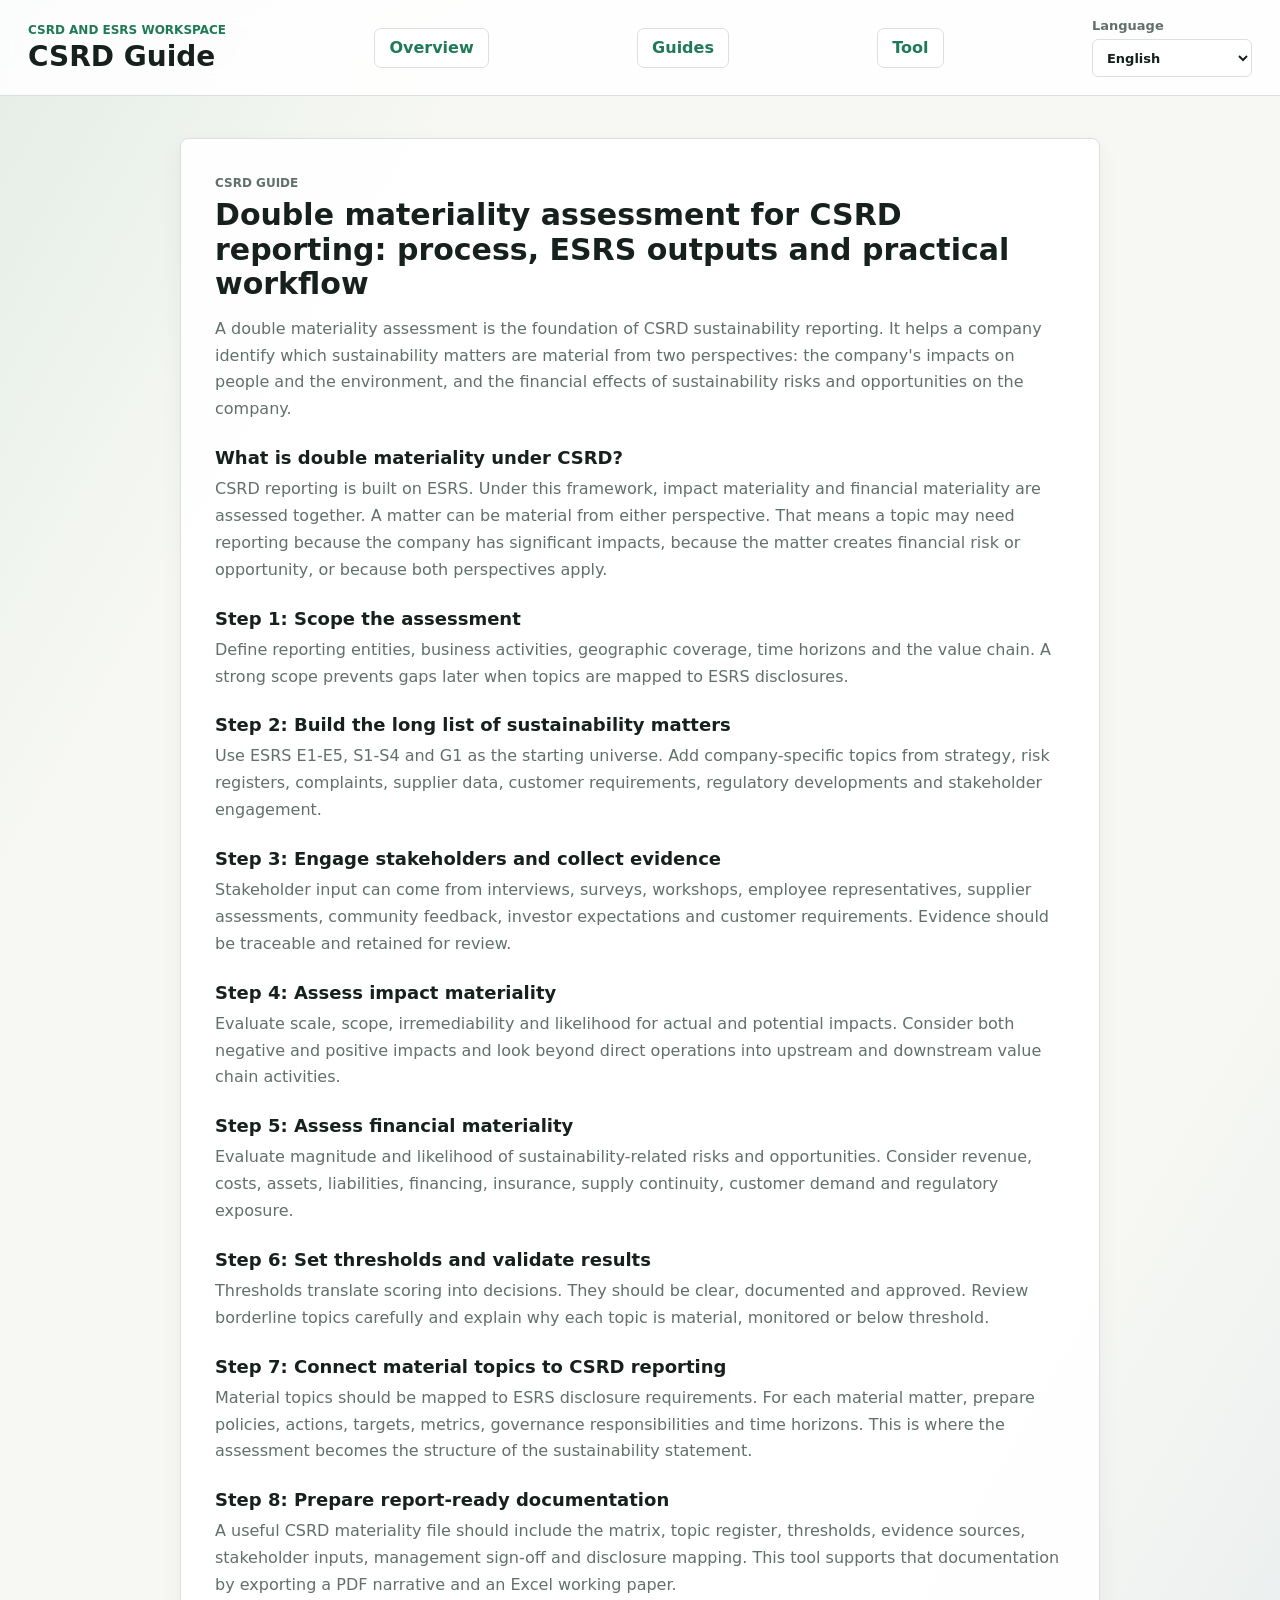
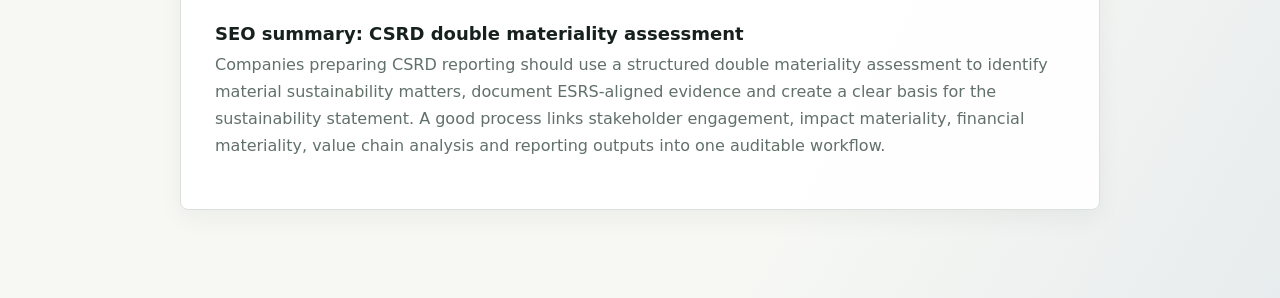
==== guide-csrd.html @ 713124b3 "Add files via upload" ====
<!doctype html>
<html lang="en">
  <head>
    <meta charset="utf-8">
    <meta name="viewport" content="width=device-width, initial-scale=1">
    <title>CSRD Double Materiality Assessment Guide</title>
    <meta name="description" content="SEO guide to the CSRD double materiality assessment process, ESRS materiality analysis and sustainability reporting outputs.">
    <link rel="stylesheet" href="styles.css">
  </head>
  <body>
    <header class="topbar">
      <div>
        <p class="eyebrow" data-i18n="eyebrow">CSRD and ESRS workspace</p>
        <h1 data-i18n="title">CSRD Guide</h1>
      </div>
      <a id="homeLink" class="home-link" href="index.html?lang=en" data-i18n="overview">Overview</a>
      <a id="guidesLink" class="home-link" href="guides.html?lang=en" data-i18n="guides">Guides</a>
      <a id="toolLink" class="home-link" href="tool.html?lang=en" data-i18n="tool">Tool</a>
      <label class="language-control">
        <span data-i18n="language">Language</span>
        <select id="articleLanguageSelect" aria-label="Language">
          <option value="en">English</option>
          <option value="de">Deutsch</option>
          <option value="fr">Francais</option>
          <option value="es">Espanol</option>
        </select>
      </label>
    </header>
    <main class="guide-shell">
      <article id="article" class="guide-article"></article>
    </main>
    <script>
      const translations = {
        en: {
          eyebrow: "CSRD and ESRS workspace", title: "CSRD Guide", overview: "Overview", guides: "Guides", tool: "Tool", language: "Language",
          article: `
            <p class="eyebrow">CSRD guide</p>
            <h2>Double materiality assessment for CSRD reporting: process, ESRS outputs and practical workflow</h2>
            <p>A double materiality assessment is the foundation of CSRD sustainability reporting. It helps a company identify which sustainability matters are material from two perspectives: the company's impacts on people and the environment, and the financial effects of sustainability risks and opportunities on the company.</p>
            <h3>What is double materiality under CSRD?</h3>
            <p>CSRD reporting is built on ESRS. Under this framework, impact materiality and financial materiality are assessed together. A matter can be material from either perspective. That means a topic may need reporting because the company has significant impacts, because the matter creates financial risk or opportunity, or because both perspectives apply.</p>
            <h3>Step 1: Scope the assessment</h3><p>Define reporting entities, business activities, geographic coverage, time horizons and the value chain. A strong scope prevents gaps later when topics are mapped to ESRS disclosures.</p>
            <h3>Step 2: Build the long list of sustainability matters</h3><p>Use ESRS E1-E5, S1-S4 and G1 as the starting universe. Add company-specific topics from strategy, risk registers, complaints, supplier data, customer requirements, regulatory developments and stakeholder engagement.</p>
            <h3>Step 3: Engage stakeholders and collect evidence</h3><p>Stakeholder input can come from interviews, surveys, workshops, employee representatives, supplier assessments, community feedback, investor expectations and customer requirements. Evidence should be traceable and retained for review.</p>
            <h3>Step 4: Assess impact materiality</h3><p>Evaluate scale, scope, irremediability and likelihood for actual and potential impacts. Consider both negative and positive impacts and look beyond direct operations into upstream and downstream value chain activities.</p>
            <h3>Step 5: Assess financial materiality</h3><p>Evaluate magnitude and likelihood of sustainability-related risks and opportunities. Consider revenue, costs, assets, liabilities, financing, insurance, supply continuity, customer demand and regulatory exposure.</p>
            <h3>Step 6: Set thresholds and validate results</h3><p>Thresholds translate scoring into decisions. They should be clear, documented and approved. Review borderline topics carefully and explain why each topic is material, monitored or below threshold.</p>
            <h3>Step 7: Connect material topics to CSRD reporting</h3><p>Material topics should be mapped to ESRS disclosure requirements. For each material matter, prepare policies, actions, targets, metrics, governance responsibilities and time horizons. This is where the assessment becomes the structure of the sustainability statement.</p>
            <h3>Step 8: Prepare report-ready documentation</h3><p>A useful CSRD materiality file should include the matrix, topic register, thresholds, evidence sources, stakeholder inputs, management sign-off and disclosure mapping. This tool supports that documentation by exporting a PDF narrative and an Excel working paper.</p>
            <h3>SEO summary: CSRD double materiality assessment</h3><p>Companies preparing CSRD reporting should use a structured double materiality assessment to identify material sustainability matters, document ESRS-aligned evidence and create a clear basis for the sustainability statement. A good process links stakeholder engagement, impact materiality, financial materiality, value chain analysis and reporting outputs into one auditable workflow.</p>`
        },
        de: {
          eyebrow: "CSRD- und ESRS-Arbeitsbereich", title: "CSRD Guide", overview: "Uebersicht", guides: "Guides", tool: "Tool", language: "Sprache",
          article: `
            <p class="eyebrow">CSRD Guide</p>
            <h2>Doppelte Wesentlichkeitsanalyse fuer CSRD-Reporting: Prozess, ESRS-Ergebnisse und praktische Umsetzung</h2>
            <p>Die doppelte Wesentlichkeitsanalyse ist die Grundlage der CSRD-Nachhaltigkeitsberichterstattung. Sie hilft Unternehmen zu bestimmen, welche Nachhaltigkeitsthemen aus zwei Perspektiven wesentlich sind: Auswirkungen des Unternehmens auf Menschen und Umwelt sowie finanzielle Effekte von Nachhaltigkeitsrisiken und -chancen auf das Unternehmen.</p>
            <h3>Was bedeutet doppelte Wesentlichkeit nach CSRD?</h3><p>CSRD-Reporting basiert auf den ESRS. Impact-Wesentlichkeit und finanzielle Wesentlichkeit werden gemeinsam betrachtet. Ein Thema kann bereits aus einer Perspektive wesentlich sein.</p>
            <h3>Schritt 1: Scope der Analyse festlegen</h3><p>Definiere Berichtseinheiten, Geschaeftsaktivitaeten, geografische Abdeckung, Zeithorizonte und Wertschoepfungskette.</p>
            <h3>Schritt 2: Longlist der Nachhaltigkeitsthemen erstellen</h3><p>Nutze ESRS E1-E5, S1-S4 und G1 als Ausgangsuniversum und ergaenze unternehmensspezifische Themen aus Strategie, Risiko, Beschwerden, Lieferantendaten und Stakeholder-Dialogen.</p>
            <h3>Schritt 3: Stakeholder einbinden und Evidenz sammeln</h3><p>Stakeholder-Input kann aus Interviews, Umfragen, Workshops, Arbeitnehmervertretungen, Lieferantenbewertungen, Community-Feedback, Investorenerwartungen und Kundenanforderungen kommen.</p>
            <h3>Schritt 4: Impact-Wesentlichkeit bewerten</h3><p>Bewerte Ausmass, Umfang, Unumkehrbarkeit und Wahrscheinlichkeit tatsaechlicher und potenzieller Auswirkungen entlang der Wertschoepfungskette.</p>
            <h3>Schritt 5: Finanzielle Wesentlichkeit bewerten</h3><p>Bewerte Hoehe und Wahrscheinlichkeit nachhaltigkeitsbezogener Risiken und Chancen fuer Umsatz, Kosten, Vermoegen, Finanzierung, Nachfrage und regulatorische Exposition.</p>
            <h3>Schritt 6: Schwellenwerte setzen und Ergebnisse validieren</h3><p>Schwellenwerte uebersetzen Bewertungen in Entscheidungen. Grenzfaelle sollten bewusst geprueft und begruendet werden.</p>
            <h3>Schritt 7: Wesentliche Themen mit CSRD-Reporting verbinden</h3><p>Wesentliche Themen werden ESRS-Angabepflichten, Policies, Massnahmen, Zielen, Kennzahlen und Governance-Verantwortlichkeiten zugeordnet.</p>
            <h3>Schritt 8: Berichtsfertige Dokumentation erstellen</h3><p>Eine gute CSRD-Wesentlichkeitsakte enthaelt Matrix, Themenregister, Schwellenwerte, Evidenzquellen, Stakeholder-Input, Managementfreigabe und Disclosure-Mapping.</p>
            <h3>SEO-Zusammenfassung: Doppelte Wesentlichkeitsanalyse nach CSRD</h3><p>Unternehmen sollten eine strukturierte doppelte Wesentlichkeitsanalyse nutzen, um wesentliche Nachhaltigkeitsthemen zu identifizieren, ESRS-konforme Evidenz zu dokumentieren und eine belastbare Grundlage fuer die Nachhaltigkeitserklaerung zu schaffen.</p>`
        },
        fr: {
          eyebrow: "Espace CSRD et ESRS", title: "Guide CSRD", overview: "Apercu", guides: "Guides", tool: "Outil", language: "Langue",
          article: `<p class="eyebrow">Guide CSRD</p><h2>Evaluation de double materialite pour le reporting CSRD: processus et livrables ESRS</h2><p>Une evaluation de double materialite identifie les questions de durabilite importantes du point de vue des impacts et du point de vue financier. Elle constitue la base de la declaration de durabilite CSRD.</p><h3>Processus recommande</h3><p>Definir le perimetre, etablir la liste longue des sujets ESRS, engager les parties prenantes, collecter les preuves, evaluer la materialite d'impact et financiere, valider les seuils et mapper les sujets materiels aux exigences ESRS.</p><h3>Reporting</h3><p>Les sujets materiels doivent etre relies aux politiques, actions, objectifs, indicateurs, responsabilites de gouvernance et horizons temporels. Le resultat doit etre documente de facon tracable pour la revue et l'assurance.</p><h3>Resume SEO</h3><p>Une evaluation de double materialite CSRD bien structuree relie engagement des parties prenantes, analyse de la chaine de valeur, materialite d'impact, materialite financiere et reporting ESRS dans un processus auditable.</p>`
        },
        es: {
          eyebrow: "Espacio CSRD y ESRS", title: "Guia CSRD", overview: "Resumen", guides: "Guias", tool: "Herramienta", language: "Idioma",
          article: `<p class="eyebrow">Guia CSRD</p><h2>Evaluacion de doble materialidad para reporting CSRD: proceso y resultados ESRS</h2><p>Una evaluacion de doble materialidad identifica asuntos de sostenibilidad relevantes desde la perspectiva de impactos y desde la perspectiva financiera. Es la base de la declaracion de sostenibilidad CSRD.</p><h3>Proceso recomendado</h3><p>Define alcance, crea una lista larga de temas ESRS, involucra grupos de interes, recopila evidencias, evalua materialidad de impacto y financiera, valida umbrales y mapea temas materiales a requisitos ESRS.</p><h3>Reporting</h3><p>Los temas materiales deben conectarse con politicas, acciones, objetivos, metricas, responsabilidades de gobierno y horizontes temporales. El resultado debe documentarse de forma trazable para revision y aseguramiento.</p><h3>Resumen SEO</h3><p>Una evaluacion de doble materialidad CSRD bien estructurada conecta grupos de interes, cadena de valor, materialidad de impacto, materialidad financiera y reporting ESRS en un proceso auditable.</p>`
        }
      };
      const selector = document.querySelector("#articleLanguageSelect");
      const article = document.querySelector("#article");
      const links = { home: document.querySelector("#homeLink"), guides: document.querySelector("#guidesLink"), tool: document.querySelector("#toolLink") };
      function setLanguage(language) {
        const active = translations[language] ? language : "en";
        const t = translations[active];
        document.documentElement.lang = active;
        document.title = `${t.title} | CSRD`;
        document.querySelectorAll("[data-i18n]").forEach(element => element.textContent = t[element.dataset.i18n]);
        article.innerHTML = t.article;
        selector.value = active;
        links.home.href = `index.html?lang=${active}`;
        links.guides.href = `guides.html?lang=${active}`;
        links.tool.href = `tool.html?lang=${active}`;
      }
      selector.addEventListener("change", event => setLanguage(event.target.value));
      setLanguage(new URLSearchParams(location.search).get("lang") || "en");
    </script>
  </body>
</html>
---- styles.css ----
:root {
  color-scheme: light;
  --ink: #16201d;
  --muted: #62706a;
  --line: #d9e0dd;
  --paper: #f7f8f4;
  --surface: #ffffff;
  --surface-2: #edf3f0;
  --green: #1f7a56;
  --teal: #16807a;
  --amber: #b46918;
  --red: #b33d2e;
  --blue: #2e5f9e;
  --shadow: 0 18px 45px rgba(22, 32, 29, 0.12);
}

* {
  box-sizing: border-box;
}

body {
  margin: 0;
  min-height: 100vh;
  color: var(--ink);
  background:
    linear-gradient(120deg, rgba(31, 122, 86, 0.09), transparent 28rem),
    linear-gradient(300deg, rgba(46, 95, 158, 0.08), transparent 30rem),
    var(--paper);
  font-family: Inter, ui-sans-serif, system-ui, -apple-system, BlinkMacSystemFont, "Segoe UI", sans-serif;
}

button,
input,
select,
textarea {
  font: inherit;
}

button {
  border: 0;
  border-radius: 7px;
  background: var(--green);
  color: #fff;
  min-height: 40px;
  padding: 0 14px;
  cursor: pointer;
  font-weight: 700;
}

button:hover {
  filter: brightness(0.95);
}

button.ghost,
.tab {
  background: #fff;
  color: var(--ink);
  border: 1px solid var(--line);
}

.topbar {
  min-height: 84px;
  padding: 18px 28px;
  display: flex;
  align-items: center;
  justify-content: space-between;
  gap: 20px;
  border-bottom: 1px solid var(--line);
  background: rgba(255, 255, 255, 0.85);
  backdrop-filter: blur(16px);
  position: sticky;
  top: 0;
  z-index: 5;
}

h1,
h2,
h3,
p {
  margin-top: 0;
}

h1 {
  font-size: 28px;
  line-height: 1.1;
  margin-bottom: 0;
}

h2 {
  font-size: 18px;
  line-height: 1.2;
  margin-bottom: 14px;
}

h3 {
  font-size: 15px;
}

.eyebrow {
  color: var(--green);
  text-transform: uppercase;
  font-size: 12px;
  font-weight: 800;
  letter-spacing: 0;
  margin-bottom: 5px;
}

.top-actions {
  display: flex;
  gap: 8px;
  flex-wrap: wrap;
  justify-content: flex-end;
}

.language-control {
  min-width: 160px;
  margin: 0;
}

.home-link {
  color: var(--green);
  font-weight: 800;
  text-decoration: none;
  border: 1px solid var(--line);
  border-radius: 7px;
  background: #fff;
  min-height: 40px;
  display: inline-flex;
  align-items: center;
  padding: 0 14px;
}

.home-shell {
  width: min(1120px, calc(100% - 32px));
  margin: 0 auto;
  padding: 52px 0;
}

.home-hero {
  padding: 46px;
  background: rgba(255, 255, 255, 0.92);
  border: 1px solid var(--line);
  border-radius: 8px;
  box-shadow: var(--shadow);
}

.home-hero h2 {
  max-width: 760px;
  font-size: 44px;
  line-height: 1.05;
  margin-bottom: 18px;
}

.home-hero p:not(.eyebrow) {
  max-width: 780px;
  color: var(--muted);
  font-size: 17px;
  line-height: 1.6;
}

.primary-link {
  display: inline-flex;
  align-items: center;
  justify-content: center;
  min-height: 44px;
  margin-top: 10px;
  padding: 0 18px;
  border-radius: 7px;
  background: var(--green);
  color: #fff;
  font-weight: 800;
  text-decoration: none;
}

.secondary-link {
  display: inline-flex;
  align-items: center;
  justify-content: center;
  min-height: 44px;
  margin: 10px 0 0 8px;
  padding: 0 18px;
  border-radius: 7px;
  background: #fff;
  border: 1px solid var(--line);
  color: var(--ink);
  font-weight: 800;
  text-decoration: none;
}

.home-grid {
  display: grid;
  grid-template-columns: repeat(3, minmax(0, 1fr));
  gap: 14px;
  margin-top: 18px;
}

.home-guides {
  margin-top: 18px;
  padding: 22px;
  background: rgba(255, 255, 255, 0.74);
  border: 1px solid var(--line);
  border-radius: 8px;
}

.guide-shell {
  width: min(920px, calc(100% - 32px));
  margin: 0 auto;
  padding: 42px 0 70px;
}

.guide-hero,
.guide-article {
  background: rgba(255, 255, 255, 0.94);
  border: 1px solid var(--line);
  border-radius: 8px;
  box-shadow: 0 8px 24px rgba(22, 32, 29, 0.05);
}

.guide-hero {
  padding: 34px;
  margin-bottom: 16px;
}

.guide-hero h2 {
  max-width: 780px;
  font-size: 36px;
}

.guide-hero p:not(.eyebrow) {
  max-width: 760px;
  color: var(--muted);
  line-height: 1.6;
}

.guide-nav {
  display: flex;
  gap: 10px;
  flex-wrap: wrap;
  margin-bottom: 16px;
}

.guide-nav a {
  display: inline-flex;
  min-height: 40px;
  align-items: center;
  padding: 0 14px;
  border: 1px solid var(--line);
  border-radius: 7px;
  background: #fff;
  color: var(--green);
  font-weight: 800;
  text-decoration: none;
}

.guide-article {
  padding: 34px;
  margin-bottom: 18px;
}

.guide-article h2 {
  font-size: 30px;
  line-height: 1.15;
}

.guide-article h3 {
  margin: 24px 0 8px;
  font-size: 18px;
}

.guide-article p {
  color: var(--muted);
  line-height: 1.68;
}

.guide-card-grid {
  display: grid;
  grid-template-columns: repeat(2, minmax(0, 1fr));
  gap: 14px;
}

.guide-card {
  padding: 24px;
  background: #fff;
  border: 1px solid var(--line);
  border-radius: 8px;
  box-shadow: 0 8px 24px rgba(22, 32, 29, 0.05);
}

.guide-card h2,
.guide-card h3 {
  margin-bottom: 10px;
}

.guide-card p:not(.eyebrow) {
  color: var(--muted);
  line-height: 1.55;
}

.guide-card-grid.compact .primary-link {
  margin-top: 0;
}

.app-shell {
  display: grid;
  grid-template-columns: minmax(270px, 330px) minmax(0, 1fr);
  min-height: calc(100vh - 84px);
}

.sidebar {
  padding: 20px;
  border-right: 1px solid var(--line);
}

.panel,
.matrix-panel,
.summary-panel,
.method-block,
.topic-card {
  background: rgba(255, 255, 255, 0.92);
  border: 1px solid var(--line);
  border-radius: 8px;
  box-shadow: 0 8px 24px rgba(22, 32, 29, 0.05);
}

.panel {
  padding: 18px;
  margin-bottom: 14px;
}

.note {
  background: #fffaf0;
  border-color: #ead9b4;
}

.note p,
.note li {
  color: #5d4930;
}

label {
  display: grid;
  gap: 6px;
  color: var(--muted);
  font-size: 13px;
  font-weight: 700;
  margin-bottom: 12px;
}

input,
select,
textarea {
  width: 100%;
  border: 1px solid var(--line);
  border-radius: 6px;
  background: #fff;
  color: var(--ink);
  min-height: 38px;
  padding: 8px 10px;
}

textarea {
  resize: vertical;
}

input[type="range"] {
  accent-color: var(--green);
  padding: 0;
}

.checkline {
  display: flex;
  align-items: center;
  gap: 8px;
  color: var(--ink);
}

.checkline input {
  width: 18px;
  min-height: 18px;
}

.workspace {
  padding: 20px;
  min-width: 0;
}

.tabs {
  display: flex;
  gap: 8px;
  margin-bottom: 16px;
}

.tab {
  min-width: 90px;
}

.tab.active {
  background: var(--ink);
  border-color: var(--ink);
  color: #fff;
}

.view {
  display: none;
}

.view.active {
  display: block;
}

.matrix-layout {
  display: grid;
  grid-template-columns: minmax(0, 1fr) minmax(270px, 330px);
  gap: 16px;
}

.matrix-panel,
.summary-panel,
.method-block {
  padding: 18px;
}

.section-heading {
  display: flex;
  justify-content: space-between;
  align-items: flex-start;
  gap: 14px;
  margin-bottom: 14px;
}

.legend {
  display: flex;
  gap: 12px;
  flex-wrap: wrap;
  color: var(--muted);
  font-size: 13px;
  font-weight: 700;
}

.dot {
  display: inline-block;
  width: 10px;
  height: 10px;
  border-radius: 50%;
  margin-right: 5px;
}

.dot.material {
  background: var(--green);
}

.dot.monitor {
  background: var(--amber);
}

.dot.optional {
  background: var(--blue);
}

canvas {
  display: block;
  width: 100%;
  max-width: 100%;
  aspect-ratio: 1120 / 760;
  border: 1px solid var(--line);
  border-radius: 8px;
  background: #fff;
}

.stats {
  display: grid;
  grid-template-columns: repeat(3, 1fr);
  gap: 8px;
  margin: 0 0 18px;
}

.stats div {
  padding: 12px;
  border-radius: 7px;
  background: var(--surface-2);
}

.stats dt {
  color: var(--muted);
  font-size: 12px;
  font-weight: 800;
}

.stats dd {
  margin: 4px 0 0;
  font-size: 24px;
  font-weight: 800;
}

.material-list {
  padding-left: 20px;
  color: var(--muted);
}

.material-list li {
  margin-bottom: 10px;
}

.table-tools {
  margin-bottom: 16px;
}

.topic-grid {
  display: grid;
  grid-template-columns: repeat(2, minmax(0, 1fr));
  gap: 14px;
}

.topic-card {
  padding: 16px;
}

.topic-head {
  display: grid;
  grid-template-columns: 1fr 38px;
  gap: 10px;
  margin-bottom: 12px;
}

.topic-head > div {
  display: grid;
  grid-template-columns: 92px minmax(0, 1fr);
  gap: 8px;
}

.topic-head input {
  font-weight: 800;
}

.icon-button {
  min-height: 38px;
  padding: 0;
  background: #f4e9e7;
  color: var(--red);
  border: 1px solid #efcbc5;
  font-size: 22px;
}

.field-grid,
.score-grid {
  display: grid;
  grid-template-columns: repeat(2, minmax(0, 1fr));
  gap: 10px;
}

fieldset {
  border: 1px solid var(--line);
  border-radius: 8px;
  padding: 12px;
  margin: 0 0 12px;
}

legend {
  color: var(--green);
  font-weight: 800;
  font-size: 13px;
  padding: 0 6px;
}

.score-grid label {
  grid-template-columns: 118px 1fr;
  align-items: center;
  margin-bottom: 7px;
}

.card-footer {
  display: flex;
  align-items: center;
  justify-content: space-between;
  gap: 8px;
}

.scoreBadge,
.materialityBadge {
  border-radius: 999px;
  padding: 7px 10px;
  background: var(--surface-2);
  font-size: 12px;
}

.materialityBadge.material {
  background: #dff2e6;
  color: #155c40;
}

.materialityBadge.monitor {
  background: #fff0d8;
  color: #7a430d;
}

.materialityBadge.optional {
  background: #e7effa;
  color: #234c82;
}

.method-grid {
  display: grid;
  grid-template-columns: repeat(3, minmax(0, 1fr));
  gap: 14px;
}

.method-block li,
.method-block p {
  color: var(--muted);
  line-height: 1.55;
}

@media (max-width: 1120px) {
  .app-shell,
  .matrix-layout,
  .method-grid,
  .home-grid,
  .guide-card-grid {
    grid-template-columns: 1fr;
  }

  .sidebar {
    border-right: 0;
    border-bottom: 1px solid var(--line);
  }

  .topic-grid {
    grid-template-columns: 1fr;
  }
}

@media (max-width: 720px) {
  .topbar {
    position: static;
    align-items: flex-start;
    flex-direction: column;
    padding: 16px;
  }

  .workspace,
  .sidebar {
    padding: 14px;
  }

  .field-grid,
  .score-grid,
  .topic-head > div {
    grid-template-columns: 1fr;
  }

  .section-heading,
  .card-footer {
    align-items: stretch;
    flex-direction: column;
  }

  .home-hero {
    padding: 26px;
  }

  .home-hero h2 {
    font-size: 30px;
  }

  .score-grid label {
    grid-template-columns: 1fr;
  }
}

@media print {
  .top-actions,
  .tabs,
  .sidebar,
  .table-tools,
  .remove {
    display: none !important;
  }

  .app-shell,
  .matrix-layout {
    display: block;
  }

  .workspace {
    padding: 0;
  }

  .view {
    display: block;
    break-after: page;
  }
}
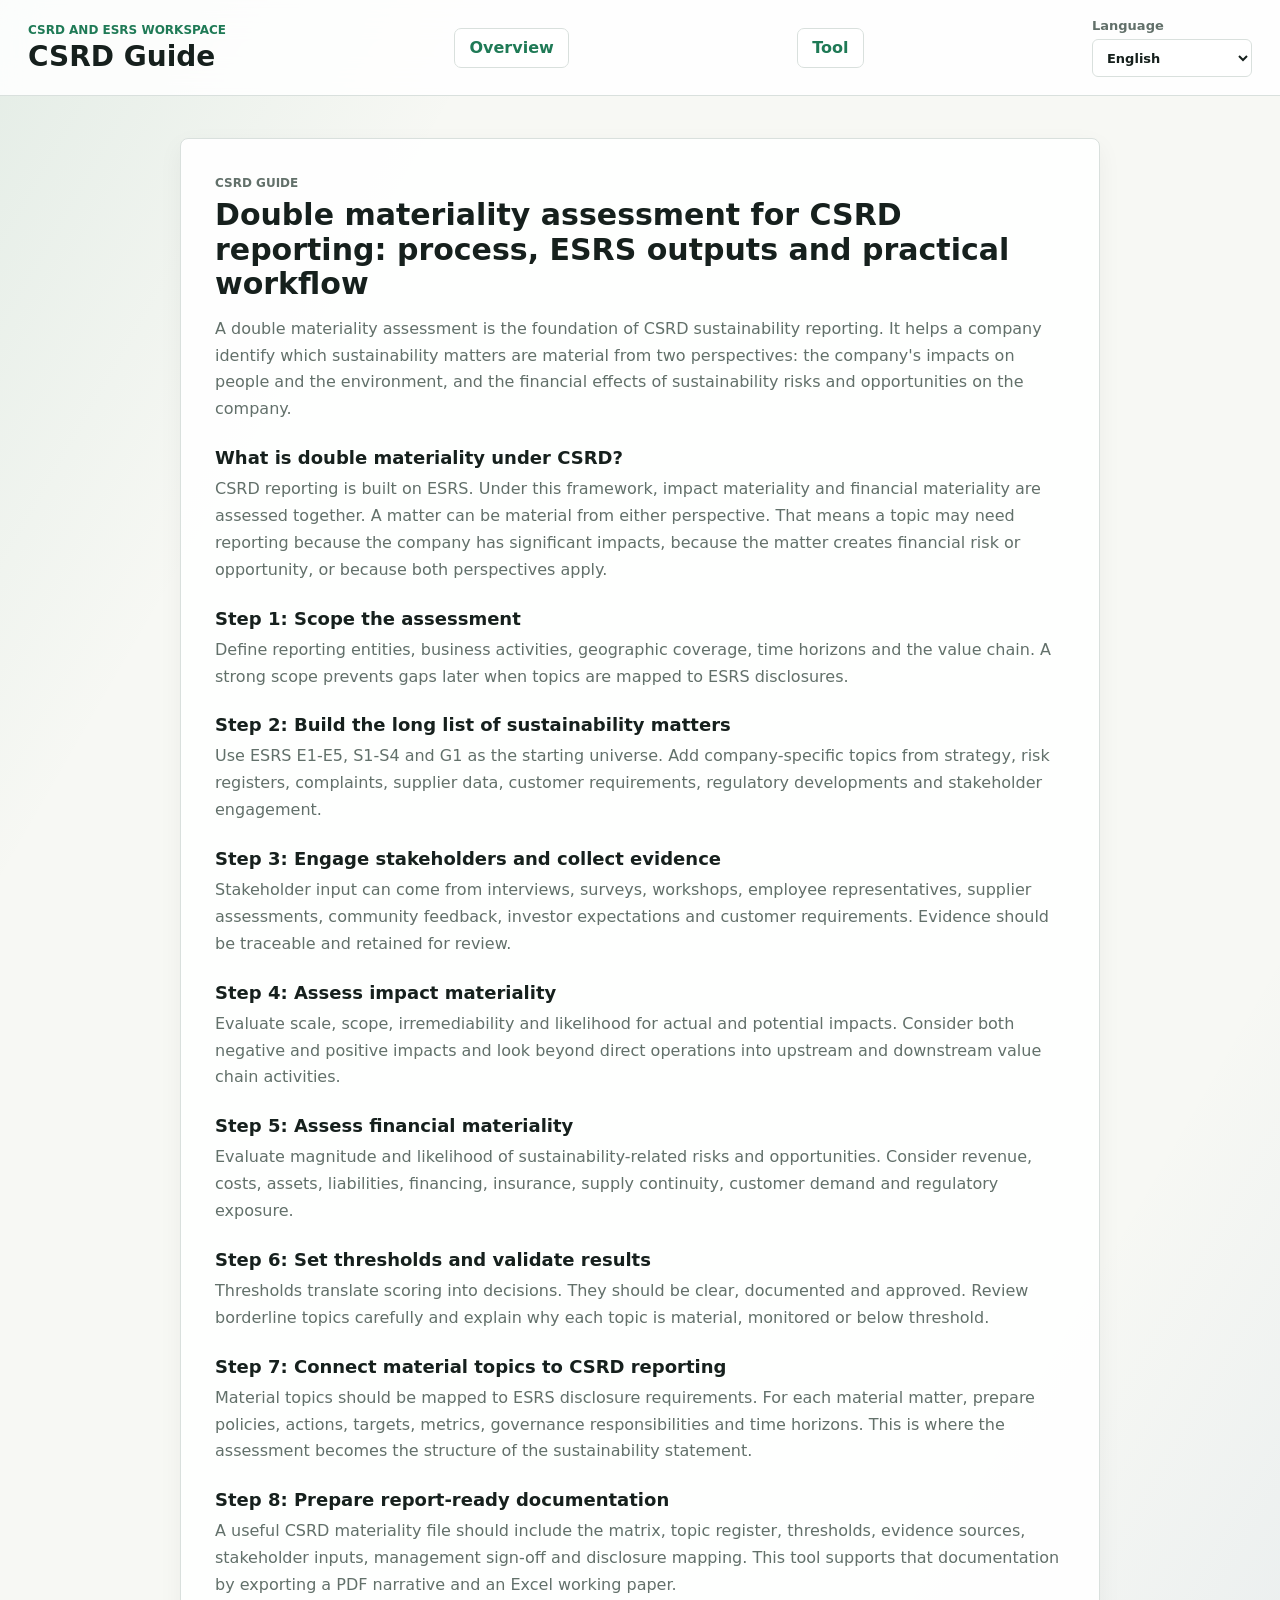
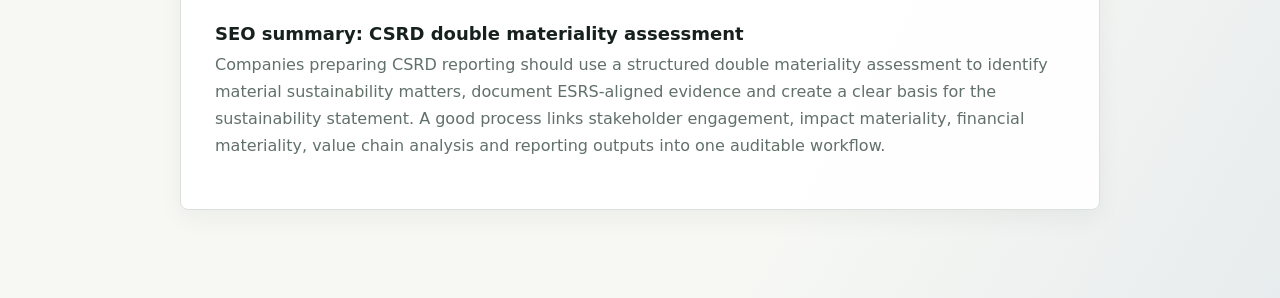
==== commit 942ae04e: "Add files via upload" ====
--- a/guide-csrd.html
+++ b/guide-csrd.html
@@ -14,7 +14,6 @@
         <h1 data-i18n="title">CSRD Guide</h1>
       </div>
       <a id="homeLink" class="home-link" href="index.html?lang=en" data-i18n="overview">Overview</a>
-      <a id="guidesLink" class="home-link" href="guides.html?lang=en" data-i18n="guides">Guides</a>
       <a id="toolLink" class="home-link" href="tool.html?lang=en" data-i18n="tool">Tool</a>
       <label class="language-control">
         <span data-i18n="language">Language</span>
@@ -32,7 +31,7 @@
     <script>
       const translations = {
         en: {
-          eyebrow: "CSRD and ESRS workspace", title: "CSRD Guide", overview: "Overview", guides: "Guides", tool: "Tool", language: "Language",
+          eyebrow: "CSRD and ESRS workspace", title: "CSRD Guide", overview: "Overview", tool: "Tool", language: "Language",
           article: `
             <p class="eyebrow">CSRD guide</p>
             <h2>Double materiality assessment for CSRD reporting: process, ESRS outputs and practical workflow</h2>
@@ -50,7 +49,7 @@
             <h3>SEO summary: CSRD double materiality assessment</h3><p>Companies preparing CSRD reporting should use a structured double materiality assessment to identify material sustainability matters, document ESRS-aligned evidence and create a clear basis for the sustainability statement. A good process links stakeholder engagement, impact materiality, financial materiality, value chain analysis and reporting outputs into one auditable workflow.</p>`
         },
         de: {
-          eyebrow: "CSRD- und ESRS-Arbeitsbereich", title: "CSRD Guide", overview: "Uebersicht", guides: "Guides", tool: "Tool", language: "Sprache",
+          eyebrow: "CSRD- und ESRS-Arbeitsbereich", title: "CSRD Guide", overview: "Uebersicht", tool: "Tool", language: "Sprache",
           article: `
             <p class="eyebrow">CSRD Guide</p>
             <h2>Doppelte Wesentlichkeitsanalyse fuer CSRD-Reporting: Prozess, ESRS-Ergebnisse und praktische Umsetzung</h2>
@@ -67,17 +66,17 @@
             <h3>SEO-Zusammenfassung: Doppelte Wesentlichkeitsanalyse nach CSRD</h3><p>Unternehmen sollten eine strukturierte doppelte Wesentlichkeitsanalyse nutzen, um wesentliche Nachhaltigkeitsthemen zu identifizieren, ESRS-konforme Evidenz zu dokumentieren und eine belastbare Grundlage fuer die Nachhaltigkeitserklaerung zu schaffen.</p>`
         },
         fr: {
-          eyebrow: "Espace CSRD et ESRS", title: "Guide CSRD", overview: "Apercu", guides: "Guides", tool: "Outil", language: "Langue",
+          eyebrow: "Espace CSRD et ESRS", title: "Guide CSRD", overview: "Apercu", tool: "Outil", language: "Langue",
           article: `<p class="eyebrow">Guide CSRD</p><h2>Evaluation de double materialite pour le reporting CSRD: processus et livrables ESRS</h2><p>Une evaluation de double materialite identifie les questions de durabilite importantes du point de vue des impacts et du point de vue financier. Elle constitue la base de la declaration de durabilite CSRD.</p><h3>Processus recommande</h3><p>Definir le perimetre, etablir la liste longue des sujets ESRS, engager les parties prenantes, collecter les preuves, evaluer la materialite d'impact et financiere, valider les seuils et mapper les sujets materiels aux exigences ESRS.</p><h3>Reporting</h3><p>Les sujets materiels doivent etre relies aux politiques, actions, objectifs, indicateurs, responsabilites de gouvernance et horizons temporels. Le resultat doit etre documente de facon tracable pour la revue et l'assurance.</p><h3>Resume SEO</h3><p>Une evaluation de double materialite CSRD bien structuree relie engagement des parties prenantes, analyse de la chaine de valeur, materialite d'impact, materialite financiere et reporting ESRS dans un processus auditable.</p>`
         },
         es: {
-          eyebrow: "Espacio CSRD y ESRS", title: "Guia CSRD", overview: "Resumen", guides: "Guias", tool: "Herramienta", language: "Idioma",
+          eyebrow: "Espacio CSRD y ESRS", title: "Guia CSRD", overview: "Resumen", tool: "Herramienta", language: "Idioma",
           article: `<p class="eyebrow">Guia CSRD</p><h2>Evaluacion de doble materialidad para reporting CSRD: proceso y resultados ESRS</h2><p>Una evaluacion de doble materialidad identifica asuntos de sostenibilidad relevantes desde la perspectiva de impactos y desde la perspectiva financiera. Es la base de la declaracion de sostenibilidad CSRD.</p><h3>Proceso recomendado</h3><p>Define alcance, crea una lista larga de temas ESRS, involucra grupos de interes, recopila evidencias, evalua materialidad de impacto y financiera, valida umbrales y mapea temas materiales a requisitos ESRS.</p><h3>Reporting</h3><p>Los temas materiales deben conectarse con politicas, acciones, objetivos, metricas, responsabilidades de gobierno y horizontes temporales. El resultado debe documentarse de forma trazable para revision y aseguramiento.</p><h3>Resumen SEO</h3><p>Una evaluacion de doble materialidad CSRD bien estructurada conecta grupos de interes, cadena de valor, materialidad de impacto, materialidad financiera y reporting ESRS en un proceso auditable.</p>`
         }
       };
       const selector = document.querySelector("#articleLanguageSelect");
       const article = document.querySelector("#article");
-      const links = { home: document.querySelector("#homeLink"), guides: document.querySelector("#guidesLink"), tool: document.querySelector("#toolLink") };
+      const links = { home: document.querySelector("#homeLink"), tool: document.querySelector("#toolLink") };
       function setLanguage(language) {
         const active = translations[language] ? language : "en";
         const t = translations[active];
@@ -87,7 +86,6 @@
         article.innerHTML = t.article;
         selector.value = active;
         links.home.href = `index.html?lang=${active}`;
-        links.guides.href = `guides.html?lang=${active}`;
         links.tool.href = `tool.html?lang=${active}`;
       }
       selector.addEventListener("change", event => setLanguage(event.target.value));
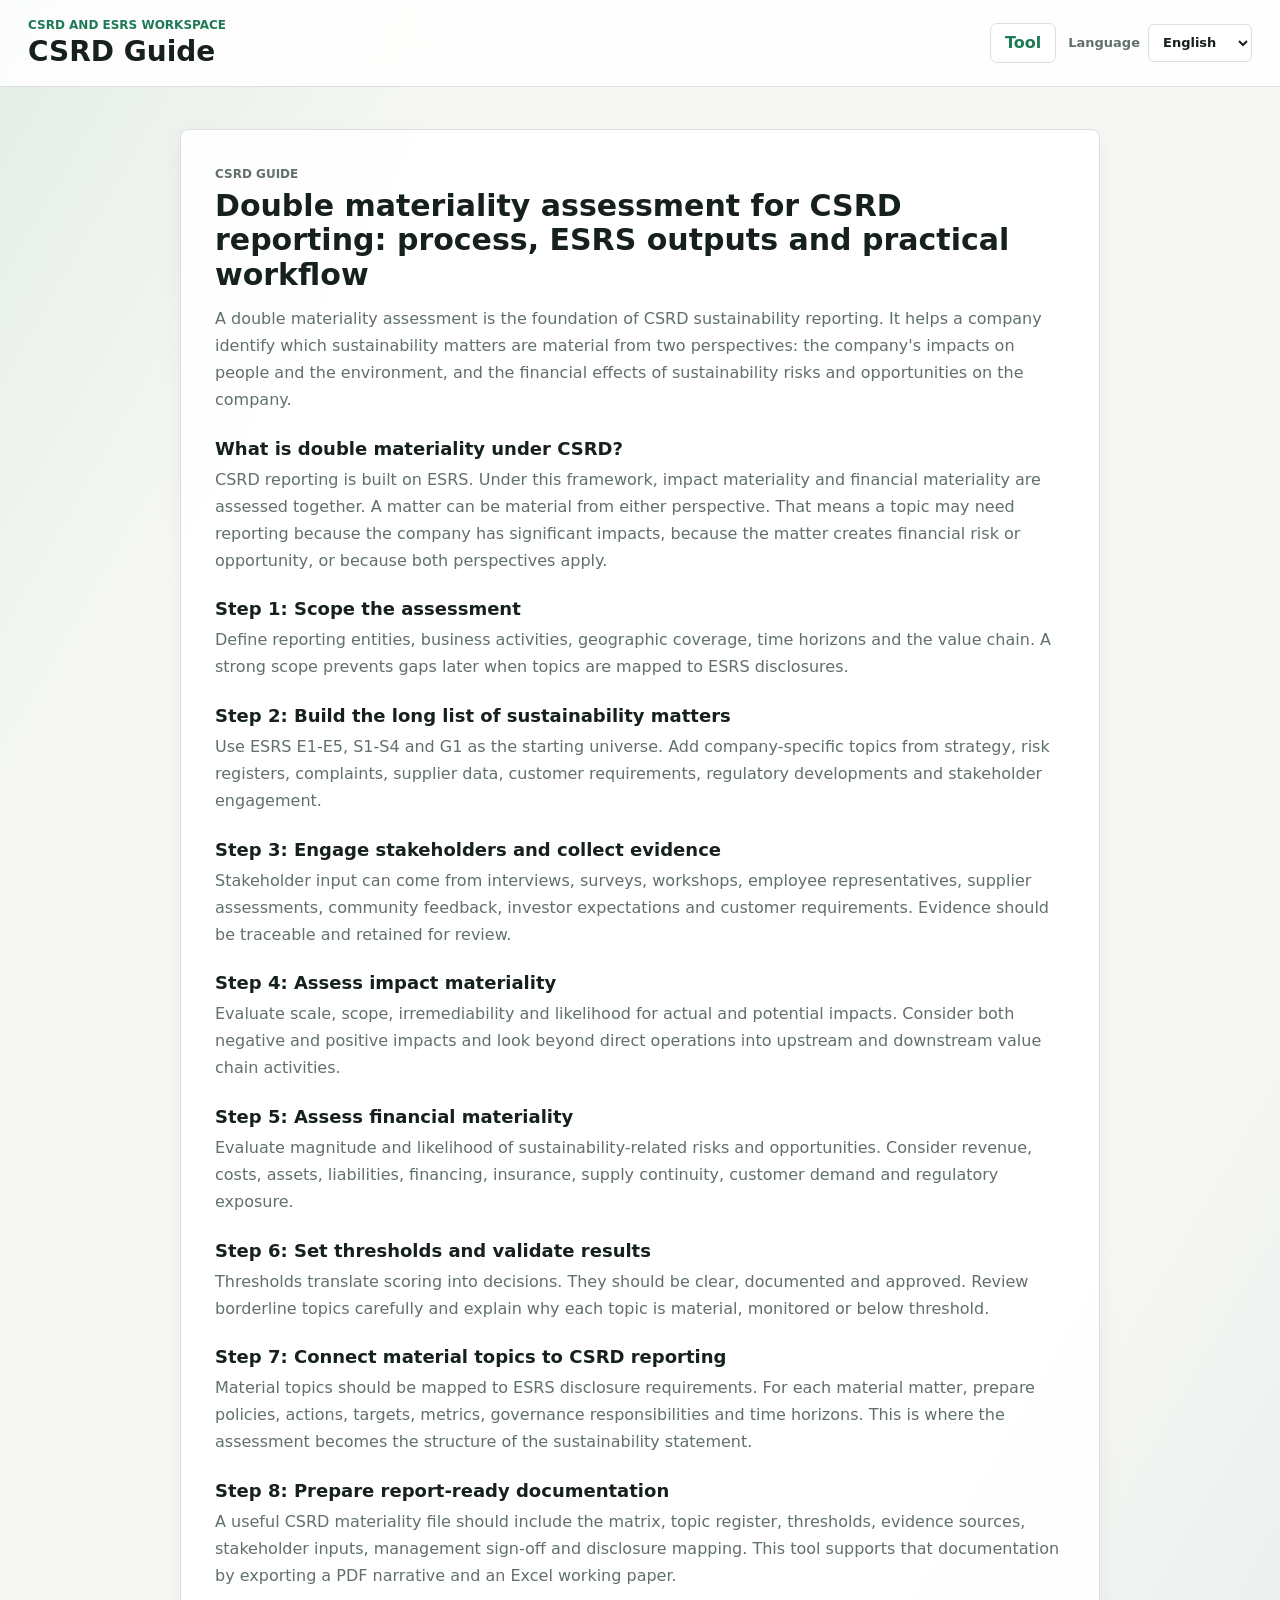
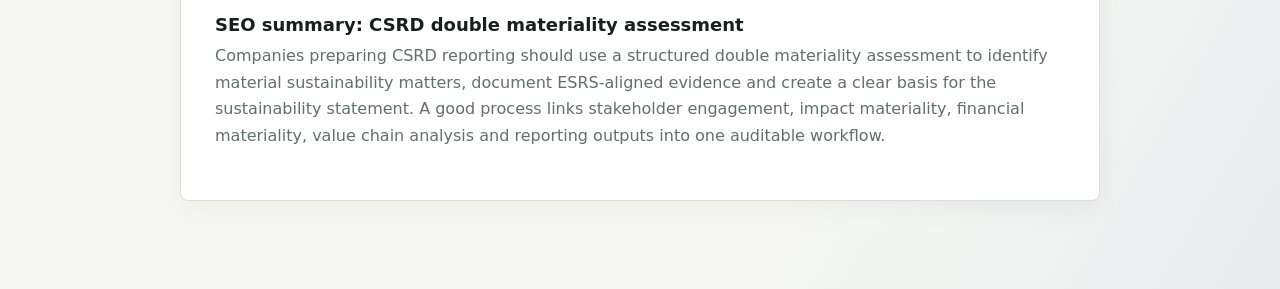
==== commit c962502f: "Add files via upload" ====
--- a/guide-csrd.html
+++ b/guide-csrd.html
@@ -9,21 +9,24 @@
   </head>
   <body>
     <header class="topbar">
-      <div>
+      <a id="brandHomeLink" class="topbar-brand" href="index.html?lang=en" aria-label="Overview">
         <p class="eyebrow" data-i18n="eyebrow">CSRD and ESRS workspace</p>
         <h1 data-i18n="title">CSRD Guide</h1>
+      </a>
+      <div class="topbar-controls">
+        <div class="topbar-nav">
+          <a id="toolLink" class="home-link" href="tool.html?lang=en" data-i18n="tool">Tool</a>
+          <label class="language-control">
+            <span data-i18n="language">Language</span>
+            <select id="articleLanguageSelect" aria-label="Language">
+              <option value="en">English</option>
+              <option value="de">Deutsch</option>
+              <option value="fr">Francais</option>
+              <option value="es">Espanol</option>
+            </select>
+          </label>
+        </div>
       </div>
-      <a id="homeLink" class="home-link" href="index.html?lang=en" data-i18n="overview">Overview</a>
-      <a id="toolLink" class="home-link" href="tool.html?lang=en" data-i18n="tool">Tool</a>
-      <label class="language-control">
-        <span data-i18n="language">Language</span>
-        <select id="articleLanguageSelect" aria-label="Language">
-          <option value="en">English</option>
-          <option value="de">Deutsch</option>
-          <option value="fr">Francais</option>
-          <option value="es">Espanol</option>
-        </select>
-      </label>
     </header>
     <main class="guide-shell">
       <article id="article" class="guide-article"></article>
@@ -76,7 +79,7 @@
       };
       const selector = document.querySelector("#articleLanguageSelect");
       const article = document.querySelector("#article");
-      const links = { home: document.querySelector("#homeLink"), tool: document.querySelector("#toolLink") };
+      const links = { home: document.querySelector("#brandHomeLink"), tool: document.querySelector("#toolLink") };
       function setLanguage(language) {
         const active = translations[language] ? language : "en";
         const t = translations[active];
@@ -85,6 +88,7 @@
         document.querySelectorAll("[data-i18n]").forEach(element => element.textContent = t[element.dataset.i18n]);
         article.innerHTML = t.article;
         selector.value = active;
+        links.home.setAttribute("aria-label", t.overview);
         links.home.href = `index.html?lang=${active}`;
         links.tool.href = `tool.html?lang=${active}`;
       }
--- a/styles.css
+++ b/styles.css
@@ -61,10 +61,11 @@
 .topbar {
   min-height: 84px;
   padding: 18px 28px;
-  display: flex;
+  display: grid;
+  grid-template-columns: minmax(280px, 1fr) auto;
   align-items: center;
   justify-content: space-between;
-  gap: 20px;
+  gap: 24px;
   border-bottom: 1px solid var(--line);
   background: rgba(255, 255, 255, 0.85);
   backdrop-filter: blur(16px);
@@ -73,6 +74,31 @@
   z-index: 5;
 }
 
+.topbar-brand {
+  min-width: 0;
+  color: inherit;
+  text-decoration: none;
+  display: inline-block;
+  border-radius: 8px;
+}
+
+.topbar-brand:hover h1 {
+  color: var(--green);
+}
+
+.topbar-controls {
+  display: grid;
+  gap: 10px;
+  justify-items: end;
+}
+
+.topbar-nav {
+  display: flex;
+  gap: 12px;
+  align-items: center;
+  justify-content: flex-end;
+}
+
 h1,
 h2,
 h3,
@@ -107,14 +133,54 @@
 
 .top-actions {
   display: flex;
+  gap: 12px;
+  flex-wrap: wrap;
+  justify-content: flex-end;
+  align-items: center;
+  border: 1px solid var(--line);
+  border-radius: 8px;
+  background: rgba(247, 248, 244, 0.7);
+  padding: 6px;
+}
+
+.action-group {
+  display: flex;
   gap: 8px;
   flex-wrap: wrap;
-  justify-content: flex-end;
+  align-items: center;
+  flex-direction: column;
+}
+
+.action-label {
+  color: var(--muted);
+  font-size: 11px;
+  font-weight: 800;
+  letter-spacing: 0;
+  line-height: 1;
+}
+
+.button-row {
+  display: flex;
+  gap: 8px;
+  flex-wrap: wrap;
+  align-items: center;
+  justify-content: center;
+}
+
+.export-group {
+  border-left: 1px solid var(--line);
+  padding-left: 12px;
 }
 
 .language-control {
-  min-width: 160px;
+  min-width: 168px;
   margin: 0;
+  display: flex;
+  align-items: center;
+  gap: 8px;
+  color: var(--muted);
+  font-size: 13px;
+  font-weight: 800;
 }
 
 .home-link {
@@ -384,10 +450,18 @@
   min-width: 0;
 }
 
+.workspace-toolbar {
+  display: flex;
+  align-items: center;
+  gap: 14px;
+  margin-bottom: 16px;
+}
+
 .tabs {
   display: flex;
   gap: 8px;
-  margin-bottom: 16px;
+  flex-wrap: wrap;
+  margin-left: auto;
 }
 
 .tab {
@@ -568,6 +642,35 @@
   margin-bottom: 7px;
 }
 
+.slider-control {
+  display: grid;
+  grid-template-columns: minmax(0, 1fr) 28px;
+  align-items: center;
+  gap: 8px;
+  min-width: 0;
+}
+
+.slider-value {
+  display: inline-flex;
+  align-items: center;
+  justify-content: center;
+  min-width: 28px;
+  height: 28px;
+  border-radius: 6px;
+  background: var(--surface-2);
+  color: var(--ink);
+  font-size: 12px;
+  font-weight: 800;
+}
+
+.threshold-value {
+  min-width: 42px;
+}
+
+.threshold-control {
+  width: calc(100% - 18px);
+}
+
 .card-footer {
   display: flex;
   align-items: center;
@@ -611,6 +714,10 @@
 }
 
 @media (max-width: 1120px) {
+  .top-actions {
+    justify-content: flex-start;
+  }
+
   .app-shell,
   .matrix-layout,
   .method-grid,
@@ -631,10 +738,76 @@
 
 @media (max-width: 720px) {
   .topbar {
+    grid-template-columns: minmax(0, 1fr) auto;
     position: static;
-    align-items: flex-start;
+    align-items: center;
+    gap: 12px;
+    padding: 16px;
+  }
+
+  .top-actions {
+    width: 100%;
+    justify-content: flex-start;
+  }
+
+  .topbar-nav {
+    align-items: center;
+    flex-direction: row;
+    gap: 8px;
+  }
+
+  .topbar h1 {
+    font-size: 24px;
+  }
+
+  .language-control {
+    flex: 1 1 auto;
+    min-width: 0;
+    gap: 6px;
+  }
+
+  .language-control select {
+    min-width: 0;
+    flex: 1;
+  }
+
+  .home-link {
+    flex: 0 0 auto;
+    padding: 0 10px;
+  }
+
+  .action-group {
+    width: 100%;
+  }
+
+  .button-row {
+    width: 100%;
+    justify-content: center;
+  }
+
+  .action-group button {
+    flex: 1 1 auto;
+  }
+
+  .workspace-toolbar {
+    align-items: stretch;
     flex-direction: column;
-    padding: 16px;
+  }
+
+  .tabs {
+    width: 100%;
+    margin-left: 0;
+  }
+
+  .tab {
+    flex: 1 1 0;
+  }
+
+  .export-group {
+    border-left: 0;
+    border-top: 1px solid var(--line);
+    padding-left: 0;
+    padding-top: 10px;
   }
 
   .workspace,
@@ -664,6 +837,41 @@
 
   .score-grid label {
     grid-template-columns: 1fr;
+  }
+}
+
+@media (max-width: 480px) {
+  .topbar {
+    gap: 8px;
+    padding: 14px;
+  }
+
+  .topbar-nav {
+    gap: 6px;
+  }
+
+  .topbar h1 {
+    font-size: 22px;
+  }
+
+  .language-control {
+    font-size: 12px;
+  }
+}
+
+@media (max-width: 399px) {
+  .topbar {
+    grid-template-columns: 1fr;
+    align-items: flex-start;
+  }
+
+  .topbar-controls,
+  .topbar-nav {
+    width: 100%;
+  }
+
+  .topbar-controls {
+    justify-items: start;
   }
 }
 
